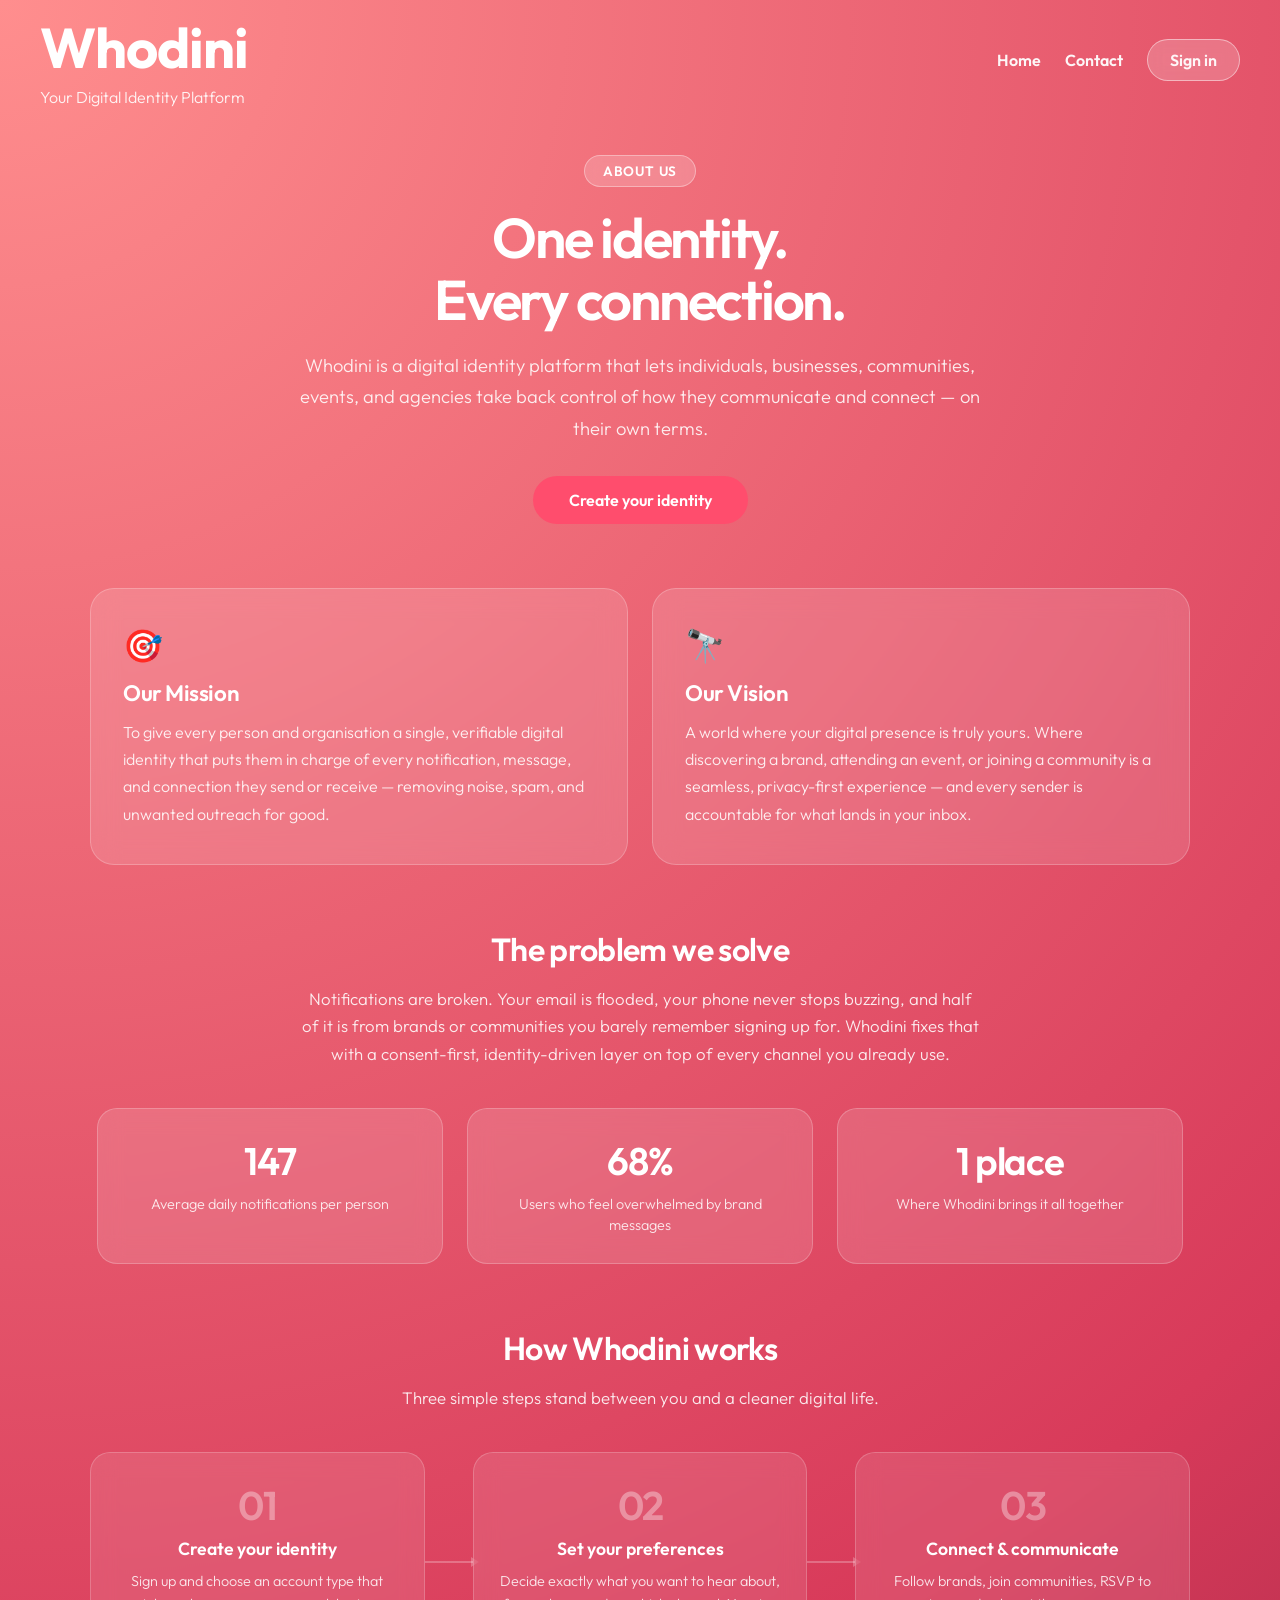
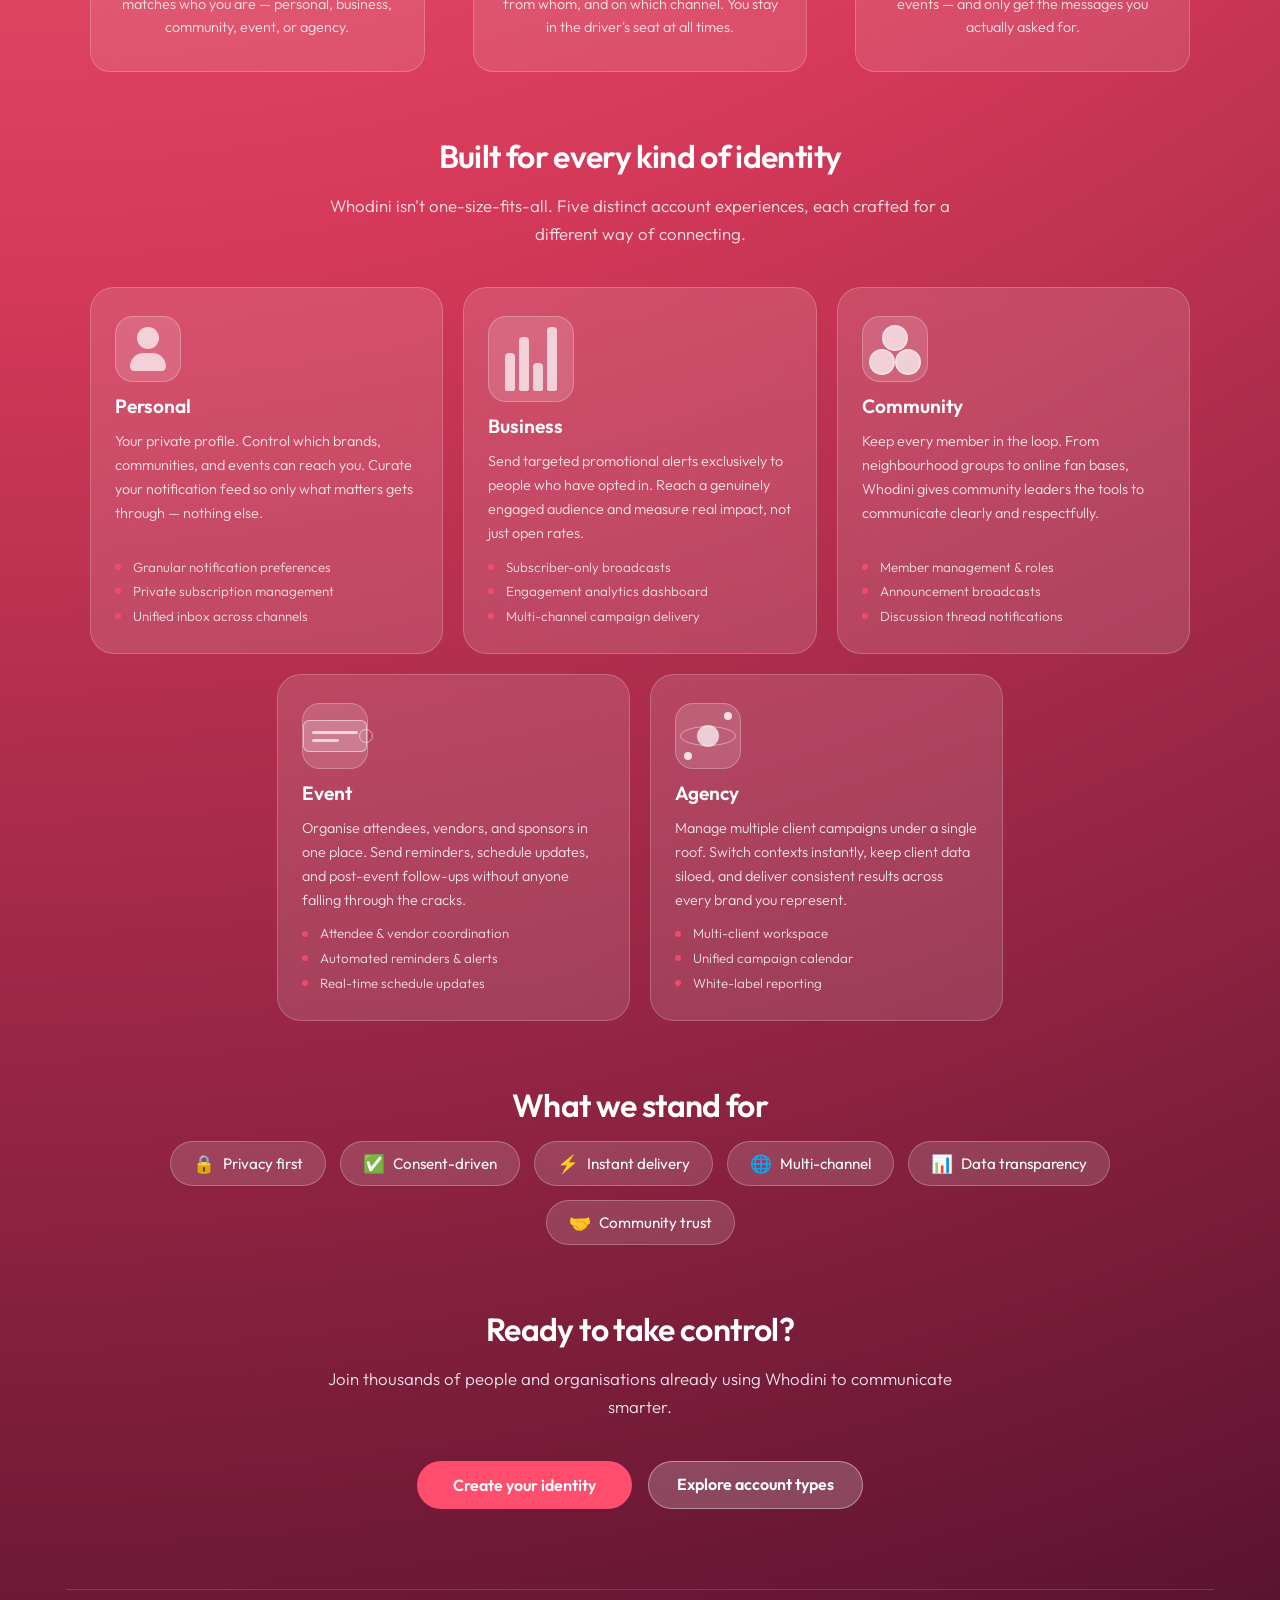
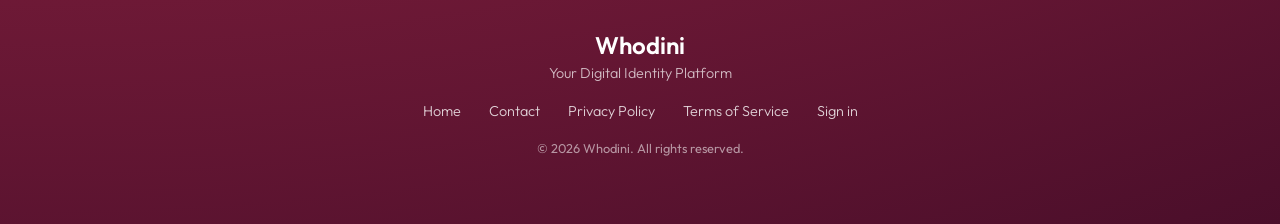
==== about/index.html @ 594d1210 "Add About and Contact page" ====
<!doctype html>
<html lang="en">
  <head>
    <meta charset="UTF-8" />
    <meta name="viewport" content="width=device-width, initial-scale=1.0" />
    <title>About — Whodini</title>
    <link rel="stylesheet" href="../index.css" />
    <link rel="stylesheet" href="about.css" />
  </head>

  <body>
    <!-- ===== HEADER ===== -->
    <div class="header">
      <div class="header-brand">
        <a href="../index.html" style="text-decoration: none; color: inherit">
          <h1>Whodini</h1>
          <p>Your Digital Identity Platform</p>
        </a>
      </div>
      <nav class="header-nav">
        <a href="../index.html" class="header-nav-link">Home</a>
        <a href="../contact/index.html" class="header-nav-link">Contact</a>
        <a
          href="https://project-whodini.github.io/whodini-fe/"
          class="header-nav-link header-signin-btn"
          >Sign in</a
        >
      </nav>
    </div>

    <!-- ===== HERO ===== -->
    <section class="about-hero">
      <div class="about-hero-badge">About Us</div>
      <h2 class="about-hero-title">One identity.<br />Every connection.</h2>
      <p class="about-hero-sub">
        Whodini is a digital identity platform that lets individuals,
        businesses, communities, events, and agencies take back control of how
        they communicate and connect — on their own terms.
      </p>
      <a
        href="https://project-whodini.github.io/whodini-fe/register/"
        class="btn about-hero-cta"
        >Create your identity</a
      >
    </section>

    <!-- ===== MISSION + VISION ===== -->
    <section class="about-section two-col">
      <div class="glass-panel">
        <div class="panel-icon">🎯</div>
        <h3>Our Mission</h3>
        <p>
          To give every person and organisation a single, verifiable digital
          identity that puts them in charge of every notification, message, and
          connection they send or receive — removing noise, spam, and unwanted
          outreach for good.
        </p>
      </div>
      <div class="glass-panel">
        <div class="panel-icon">🔭</div>
        <h3>Our Vision</h3>
        <p>
          A world where your digital presence is truly yours. Where discovering
          a brand, attending an event, or joining a community is a seamless,
          privacy-first experience — and every sender is accountable for what
          lands in your inbox.
        </p>
      </div>
    </section>

    <!-- ===== PROBLEM WE SOLVE ===== -->
    <section class="about-section centered">
      <h2 class="section-heading">The problem we solve</h2>
      <p class="section-sub">
        Notifications are broken. Your email is flooded, your phone never stops
        buzzing, and half of it is from brands or communities you barely
        remember signing up for. Whodini fixes that with a consent-first,
        identity-driven layer on top of every channel you already use.
      </p>
      <div class="stats-row">
        <div class="stat-card">
          <span class="stat-num">147</span>
          <span class="stat-label">Average daily notifications per person</span>
        </div>
        <div class="stat-card">
          <span class="stat-num">68%</span>
          <span class="stat-label"
            >Users who feel overwhelmed by brand messages</span
          >
        </div>
        <div class="stat-card">
          <span class="stat-num">1 place</span>
          <span class="stat-label">Where Whodini brings it all together</span>
        </div>
      </div>
    </section>

    <!-- ===== HOW IT WORKS ===== -->
    <section class="about-section centered">
      <h2 class="section-heading">How Whodini works</h2>
      <p class="section-sub">
        Three simple steps stand between you and a cleaner digital life.
      </p>
      <div class="steps-row">
        <div class="step">
          <div class="step-number">01</div>
          <h4>Create your identity</h4>
          <p>
            Sign up and choose an account type that matches who you are —
            personal, business, community, event, or agency.
          </p>
        </div>
        <div class="step-connector"></div>
        <div class="step">
          <div class="step-number">02</div>
          <h4>Set your preferences</h4>
          <p>
            Decide exactly what you want to hear about, from whom, and on which
            channel. You stay in the driver's seat at all times.
          </p>
        </div>
        <div class="step-connector"></div>
        <div class="step">
          <div class="step-number">03</div>
          <h4>Connect &amp; communicate</h4>
          <p>
            Follow brands, join communities, RSVP to events — and only get the
            messages you actually asked for.
          </p>
        </div>
      </div>
    </section>

    <!-- ===== ACCOUNT TYPES ===== -->
    <section class="about-section centered">
      <h2 class="section-heading">Built for every kind of identity</h2>
      <p class="section-sub">
        Whodini isn't one-size-fits-all. Five distinct account experiences, each
        crafted for a different way of connecting.
      </p>
      <div class="types-grid">
        <div class="type-card">
          <div class="type-icon personal-icon">
            <div class="ti-head"></div>
            <div class="ti-torso"></div>
          </div>
          <h4>Personal</h4>
          <p>
            Your private profile. Control which brands, communities, and events
            can reach you. Curate your notification feed so only what matters
            gets through — nothing else.
          </p>
          <ul class="type-features">
            <li>Granular notification preferences</li>
            <li>Private subscription management</li>
            <li>Unified inbox across channels</li>
          </ul>
        </div>

        <div class="type-card">
          <div class="type-icon business-icon">
            <div class="ti-bar" style="--h: 60%"></div>
            <div class="ti-bar" style="--h: 85%"></div>
            <div class="ti-bar" style="--h: 45%"></div>
            <div class="ti-bar" style="--h: 100%"></div>
          </div>
          <h4>Business</h4>
          <p>
            Send targeted promotional alerts exclusively to people who have
            opted in. Reach a genuinely engaged audience and measure real
            impact, not just open rates.
          </p>
          <ul class="type-features">
            <li>Subscriber-only broadcasts</li>
            <li>Engagement analytics dashboard</li>
            <li>Multi-channel campaign delivery</li>
          </ul>
        </div>

        <div class="type-card">
          <div class="type-icon community-icon">
            <div class="ti-member m1"></div>
            <div class="ti-member m2"></div>
            <div class="ti-member m3"></div>
          </div>
          <h4>Community</h4>
          <p>
            Keep every member in the loop. From neighbourhood groups to online
            fan bases, Whodini gives community leaders the tools to communicate
            clearly and respectfully.
          </p>
          <ul class="type-features">
            <li>Member management &amp; roles</li>
            <li>Announcement broadcasts</li>
            <li>Discussion thread notifications</li>
          </ul>
        </div>

        <div class="type-card">
          <div class="type-icon event-icon">
            <div class="ti-ticket">
              <div class="ti-ticket-line"></div>
              <div class="ti-ticket-line short"></div>
            </div>
          </div>
          <h4>Event</h4>
          <p>
            Organise attendees, vendors, and sponsors in one place. Send
            reminders, schedule updates, and post-event follow-ups without
            anyone falling through the cracks.
          </p>
          <ul class="type-features">
            <li>Attendee &amp; vendor coordination</li>
            <li>Automated reminders &amp; alerts</li>
            <li>Real-time schedule updates</li>
          </ul>
        </div>

        <div class="type-card">
          <div class="type-icon agency-icon">
            <div class="ti-orbit"></div>
            <div class="ti-node n1"></div>
            <div class="ti-node n2"></div>
            <div class="ti-core"></div>
          </div>
          <h4>Agency</h4>
          <p>
            Manage multiple client campaigns under a single roof. Switch
            contexts instantly, keep client data siloed, and deliver consistent
            results across every brand you represent.
          </p>
          <ul class="type-features">
            <li>Multi-client workspace</li>
            <li>Unified campaign calendar</li>
            <li>White-label reporting</li>
          </ul>
        </div>
      </div>
    </section>

    <!-- ===== CORE VALUES ===== -->
    <section class="about-section centered">
      <h2 class="section-heading">What we stand for</h2>
      <div class="values-row">
        <div class="value-pill">
          <span class="value-emoji">🔒</span>
          <span>Privacy first</span>
        </div>
        <div class="value-pill">
          <span class="value-emoji">✅</span>
          <span>Consent-driven</span>
        </div>
        <div class="value-pill">
          <span class="value-emoji">⚡</span>
          <span>Instant delivery</span>
        </div>
        <div class="value-pill">
          <span class="value-emoji">🌐</span>
          <span>Multi-channel</span>
        </div>
        <div class="value-pill">
          <span class="value-emoji">📊</span>
          <span>Data transparency</span>
        </div>
        <div class="value-pill">
          <span class="value-emoji">🤝</span>
          <span>Community trust</span>
        </div>
      </div>
    </section>

    <!-- ===== CTA ===== -->
    <section class="about-section centered about-cta-section">
      <h2 class="section-heading">Ready to take control?</h2>
      <p class="section-sub">
        Join thousands of people and organisations already using Whodini to
        communicate smarter.
      </p>
      <div class="cta-buttons">
        <a
          href="https://project-whodini.github.io/whodini-fe/register/"
          class="btn"
          >Create your identity</a
        >
        <a href="../index.html" class="btn-secondary">Explore account types</a>
      </div>
    </section>

    <!-- ===== FOOTER ===== -->
    <footer class="site-footer">
      <p class="footer-brand">Whodini</p>
      <p class="footer-tagline">Your Digital Identity Platform</p>
      <nav class="footer-links">
        <a href="../index.html">Home</a>
        <a href="../contact/index.html">Contact</a>
        <a href="#">Privacy Policy</a>
        <a href="#">Terms of Service</a>
        <a href="https://project-whodini.github.io/whodini-fe/">Sign in</a>
      </nav>
      <p class="footer-copy">&copy; 2026 Whodini. All rights reserved.</p>
    </footer>
  </body>
</html>
---- index.css ----
@import url("https://fonts.googleapis.com/css2?family=Outfit:wght@300;600&display=swap");

:root {
  --primary-pink: #ff4d6d;
  --glass-white: rgba(255, 255, 255, 0.15);
  --solid-white: rgba(255, 255, 255, 1);
}
a {
  text-decoration: none;
}
body {
  background: radial-gradient(circle at top left, #ff8e8e, #d83a5a, #4a0e2a);
  min-height: 100vh;
  display: flex;
  flex-direction: column;
  align-items: center;
  justify-content: center;
  font-family: "Outfit", sans-serif;
  color: white;
  margin: 0;
  padding-bottom: 40px;
}

.header {
  display: flex;
  justify-content: space-between;
  align-items: center;
  width: 100%;
  max-width: 1200px;
  margin-bottom: 20px;
  padding: 0 24px;
  z-index: 20;
}

.header-brand {
  text-align: left;
}

.header-brand h1 {
  font-size: 3.5rem;
  margin: 0;
  letter-spacing: -1px;
}

.header-brand p {
  margin: 4px 0 0;
  font-weight: 300;
  opacity: 0.9;
}

.header-nav {
  display: flex;
  align-items: center;
  gap: 24px;
}

.header-nav-link {
  color: white;
  font-weight: 600;
  font-size: 1rem;
  text-decoration: none;
  opacity: 0.95;
  transition:
    opacity 0.2s ease,
    transform 0.2s ease;
}

.header-nav-link:hover {
  opacity: 1;
  text-decoration: underline;
  text-underline-offset: 4px;
}

/* Sign in as a pill button */
.header-signin-btn {
  display: inline-block;
  padding: 10px 22px;
  background: rgba(255, 255, 255, 0.2);
  border: 1.5px solid rgba(255, 255, 255, 0.5);
  border-radius: 50px;
  text-decoration: none;
  backdrop-filter: blur(8px);
  -webkit-backdrop-filter: blur(8px);
  transition:
    background 0.25s ease,
    border-color 0.25s ease,
    transform 0.25s ease,
    box-shadow 0.25s ease;
}

.header-signin-btn:hover {
  background: rgba(255, 255, 255, 0.35);
  border-color: rgba(255, 255, 255, 0.7);
  text-decoration: none;
  transform: translateY(-1px);
  box-shadow: 0 4px 20px rgba(0, 0, 0, 0.15);
}

/* --- HERO LEAD (above cards) --- */
.hero-lead {
  text-align: center;
  margin-bottom: 16px;
  z-index: 10;
}

.hero-lead-text {
  font-size: 1.5rem;
  font-weight: 600;
  margin: 0;
  letter-spacing: -0.02em;
  opacity: 0.98;
}

.hero-lead-sub {
  font-size: 1rem;
  font-weight: 300;
  margin: 8px 0 0;
  opacity: 0.85;
}
.hero-lead-sub--mobile {
  display: none;
}
@media (max-width: 1023px) {
  .hero-lead-sub--desktop {
    display: none;
  }
  .hero-lead-sub--mobile {
    display: block;
  }
}

/* --- VALUE SECTION (below cards) --- */
.value-section {
  width: 100%;
  max-width: 560px;
  margin-top: 48px;
  padding: 0 24px;
  text-align: center;
  z-index: 10;
  animation: fadeIn 1s ease 0.4s backwards;
}

.value-heading {
  font-size: 1.75rem;
  font-weight: 600;
  margin: 0;
  letter-spacing: -0.02em;
}

.value-text {
  font-size: 1.05rem;
  font-weight: 300;
  margin: 12px 0 20px;
  line-height: 1.5;
  opacity: 0.9;
}

.value-list {
  list-style: none;
  padding: 0;
  margin: 0;
  display: flex;
  flex-wrap: wrap;
  justify-content: center;
  gap: 12px 28px;
  font-size: 0.95rem;
  font-weight: 300;
  opacity: 0.9;
}

.value-list li {
  position: relative;
  padding-left: 20px;
}

.value-list li::before {
  content: "";
  position: absolute;
  left: 0;
  top: 50%;
  transform: translateY(-50%);
  width: 6px;
  height: 6px;
  background: var(--primary-pink);
  border-radius: 50%;
}

.stage {
  position: relative;
  width: 100%;
  max-width: 1200px;
  height: 500px;
  display: flex;
  justify-content: center;
  align-items: center;
}

/* --- CARD WRAPPER (single block: layout + transition + animation) --- */
.card-wrapper {
  position: absolute;
  width: 220px;
  height: 350px;
  display: flex;
  justify-content: center;
  align-items: center;
  perspective: 1000px;
  transition: transform 0.8s cubic-bezier(0.25, 1, 0.5, 1);
  animation: shuffleIn 0.9s cubic-bezier(0.175, 0.885, 0.32, 1.275) backwards;
}

/* --- THE CARD (The Glass Pane) --- */
.card {
  width: 100%;
  height: 100%;
  background: var(--glass-white);
  backdrop-filter: blur(15px);
  -webkit-backdrop-filter: blur(15px);
  border: 1px solid rgba(255, 255, 255, 0.2);
  border-radius: 28px;
  padding: 30px 20px;
  display: flex;
  flex-direction: column;
  align-items: center;
  justify-content: space-between;
  text-align: center;
  box-shadow: 0 20px 50px rgba(0, 0, 0, 0.1);

  /* FIX: Explicitly define transform transition here */
  transition:
    transform 0.4s cubic-bezier(0.34, 1.56, 0.64, 1),
    box-shadow 0.4s ease,
    background 0.4s ease,
    border 0.4s ease;
}

/* --- HIDE CONTENT FOR BACKGROUND CARDS --- */
.card-wrapper:not(:first-child) h3,
.card-wrapper:not(:first-child) p,
.card-wrapper:not(:first-child) .btn,
.card-wrapper:not(:first-child) [class*="icon-"] {
  opacity: 0;
  transform: translateY(15px);
  transition:
    opacity 0.5s ease,
    transform 0.5s ease;
}

/* --- FAN STATE (Default) --- */
.card-wrapper:nth-child(1) {
  transform: translateX(-60px) rotate(-15deg);
  z-index: 5;
}
.card-wrapper:nth-child(2) {
  transform: translateX(-30px) rotate(-7deg);
  z-index: 4;
}
.card-wrapper:nth-child(3) {
  transform: translateX(0px) rotate(0deg);
  z-index: 3;
}
.card-wrapper:nth-child(4) {
  transform: translateX(30px) rotate(7deg);
  z-index: 2;
}
.card-wrapper:nth-child(5) {
  transform: translateX(60px) rotate(15deg);
  z-index: 1;
}

/* --- SPREAD STATE (Stage Hover) --- */
.stage:hover .card-wrapper:nth-child(1) {
  transform: translateX(-500px) rotate(0deg);
}
.stage:hover .card-wrapper:nth-child(2) {
  transform: translateX(-250px) rotate(0deg);
}
.stage:hover .card-wrapper:nth-child(3) {
  transform: translateX(0px) rotate(0deg);
}
.stage:hover .card-wrapper:nth-child(4) {
  transform: translateX(250px) rotate(0deg);
}
.stage:hover .card-wrapper:nth-child(5) {
  transform: translateX(500px) rotate(0deg);
}

/* Show hidden content on spread */
.stage:hover h3,
.stage:hover p,
.stage:hover .btn,
.stage:hover [class*="icon-"] {
  opacity: 1;
  transform: translateY(0);
}

/* --- INDIVIDUAL CARD HOVER (The Fix) --- */
.card-wrapper:hover {
  z-index: 100 !important; /* Bring current card to front */
}

.card-wrapper:hover .card {
  /* Apply the lift and scale precisely to the card element */
  transform: translateY(-40px) scale(1.05);
  background: rgba(255, 255, 255, 0.25); /* Brighten glass on hover */
  border: 1px solid rgba(255, 255, 255, 0.5);
  box-shadow: 0 40px 80px rgba(0, 0, 0, 0.3);
}

/* --- BUTTON STYLES --- */
.btn {
  background: var(--primary-pink);
  border: none;
  color: white;
  padding: 12px;
  border-radius: 14px;
  width: 100%;
  font-weight: 600;
  font-family: "Outfit", sans-serif;
  cursor: pointer;
  transition: background 0.3s ease;
}

.btn:hover {
  background: #ff1f4b;
}

/* --- ENTRANCE ANIMATION --- */
@keyframes shuffleIn {
  0% {
    transform: translateY(600px) rotate(45deg);
    opacity: 0;
  }
  100% {
    opacity: 1;
  }
}

.card-wrapper:nth-child(1) {
  animation-delay: 0.1s;
}
.card-wrapper:nth-child(2) {
  animation-delay: 0.2s;
}
.card-wrapper:nth-child(3) {
  animation-delay: 0.3s;
}
.card-wrapper:nth-child(4) {
  animation-delay: 0.4s;
}
.card-wrapper:nth-child(5) {
  animation-delay: 0.5s;
}
/* --- FOOTER / BROWSE SECTION --- */
.footer-section {
  margin-top: 40px;
  text-align: center;
  z-index: 20;
  display: flex;
  flex-direction: column;
  align-items: center;
  gap: 20px;
  animation: fadeIn 1.2s ease forwards;
}

.a-group {
  display: flex;
  flex-wrap: wrap;
  justify-content: center;
  gap: 14px;
}

.button-group {
  display: flex;
  gap: 15px;
}

/* Pill-shaped secondary buttons from reference */
.btn-secondary {
  background: rgba(255, 255, 255, 0.2); /* Glass effect */
  border: 1.5px solid rgba(255, 255, 255, 0.4);
  color: white;
  padding: 12px 28px;
  border-radius: 50px; /* Pill shape */
  font-family: "Outfit", sans-serif;
  font-weight: 600;
  font-size: 1rem;
  cursor: pointer;
  transition:
    background 0.3s ease,
    transform 0.3s ease,
    box-shadow 0.3s ease;
  backdrop-filter: blur(5px);
}

.btn-secondary:hover {
  background: rgba(255, 255, 255, 0.3);
  transform: translateY(-2px);
  box-shadow: 0 5px 15px rgba(0, 0, 0, 0.1);
}

@keyframes fadeIn {
  from {
    opacity: 0;
    transform: translateY(20px);
  }
  to {
    opacity: 1;
    transform: translateY(0);
  }
}

/* ========== RESPONSIVE: ALL SCREEN SIZES ========== */

/* Large desktop: slightly tighter spread for 1024–1199px */
@media (max-width: 1199px) and (min-width: 1024px) {
  .header-brand h1 {
    font-size: 2.75rem;
  }
  .stage:hover .card-wrapper:nth-child(1) {
    transform: translateX(-320px) rotate(0deg);
  }
  .stage:hover .card-wrapper:nth-child(2) {
    transform: translateX(-160px) rotate(0deg);
  }
  .stage:hover .card-wrapper:nth-child(4) {
    transform: translateX(160px) rotate(0deg);
  }
  .stage:hover .card-wrapper:nth-child(5) {
    transform: translateX(320px) rotate(0deg);
  }
  .card-wrapper {
    width: 200px;
    height: 320px;
  }
  .card-wrapper:nth-child(1) {
    transform: translateX(-48px) rotate(-12deg);
  }
  .card-wrapper:nth-child(2) {
    transform: translateX(-24px) rotate(-6deg);
  }
  .card-wrapper:nth-child(4) {
    transform: translateX(24px) rotate(6deg);
  }
  .card-wrapper:nth-child(5) {
    transform: translateX(48px) rotate(12deg);
  }
}

/* Tablet + mobile: horizontal scroll card row (no hover fan) */
@media (max-width: 1023px) {
  body {
    padding-bottom: 20px;
    justify-content: flex-start;
    padding-top: 12px;
    min-height: 100vh;
    box-sizing: border-box;
  }
  .header {
    padding: 0 16px;
    margin-bottom: 12px;
  }
  .header-brand h1 {
    font-size: 2.25rem;
  }
  .header-brand p {
    font-size: 0.9rem;
  }
  .header-signin-btn {
    padding: 8px 18px;
    font-size: 0.9rem;
  }
  .hero-lead {
    margin-bottom: 10px;
    padding: 0 16px;
  }
  .hero-lead-text {
    font-size: 1.25rem;
  }
  .hero-lead-sub {
    font-size: 0.9rem;
    margin-top: 4px;
  }
  .value-section {
    margin-top: 24px;
    padding: 0 16px;
  }
  .value-heading {
    font-size: 1.4rem;
  }
  .value-text {
    font-size: 0.95rem;
    margin: 8px 0 12px;
  }
  .value-list {
    font-size: 0.9rem;
    gap: 8px 20px;
  }
  .footer-section {
    margin-top: 20px;
    padding: 0 16px;
  }
  .button-group {
    flex-wrap: wrap;
    justify-content: center;
    gap: 12px;
  }
  .btn-secondary {
    padding: 10px 22px;
    font-size: 0.95rem;
  }

  /* Stage: horizontal scroll row */
  .stage {
    width: 100%;
    max-width: 100%;
    height: auto;
    min-height: 340px;
    justify-content: flex-start;
    align-items: center;
    overflow-x: auto;
    overflow-y: visible;
    -webkit-overflow-scrolling: touch;
    scroll-snap-type: x mandatory;
    scroll-padding: 24px;
    padding: 12px 24px 16px;
    gap: 0;
  }
  .stage::-webkit-scrollbar {
    height: 6px;
  }
  .stage::-webkit-scrollbar-track {
    background: rgba(255, 255, 255, 0.1);
    border-radius: 3px;
  }
  .stage::-webkit-scrollbar-thumb {
    background: rgba(255, 255, 255, 0.3);
    border-radius: 3px;
  }
  .card-wrapper {
    position: relative;
    width: 200px;
    height: 340px;
    flex-shrink: 0;
    margin: 0 14px;
    scroll-snap-align: center;
    transform: none !important;
  }
  .card-wrapper:first-child {
    margin-left: 0;
  }
  .card-wrapper:last-child {
    margin-right: 0;
  }
  .card-wrapper:nth-child(1),
  .card-wrapper:nth-child(2),
  .card-wrapper:nth-child(3),
  .card-wrapper:nth-child(4),
  .card-wrapper:nth-child(5) {
    transform: none !important;
  }
  .stage:hover .card-wrapper:nth-child(1),
  .stage:hover .card-wrapper:nth-child(2),
  .stage:hover .card-wrapper:nth-child(3),
  .stage:hover .card-wrapper:nth-child(4),
  .stage:hover .card-wrapper:nth-child(5) {
    transform: none !important;
  }
  .card-wrapper:not(:first-child) h3,
  .card-wrapper:not(:first-child) p,
  .card-wrapper:not(:first-child) .btn,
  .card-wrapper:not(:first-child) [class*="icon-"] {
    opacity: 1;
    transform: translateY(0);
  }
  .stage:hover h3,
  .stage:hover p,
  .stage:hover .btn,
  .stage:hover [class*="icon-"] {
    opacity: 1;
    transform: translateY(0);
  }
  .card-wrapper:hover .card {
    transform: translateY(-8px) scale(1.02);
  }
  .card {
    padding: 18px 16px;
  }
  .card h3 {
    font-size: 1.1rem;
  }
  .card p {
    font-size: 0.85rem;
  }
}

/* Mobile: smaller cards, more spacing */
@media (max-width: 767px) {
  .header-brand h1 {
    font-size: 1.85rem;
  }
  .header-brand p {
    font-size: 0.85rem;
  }
  .hero-lead-text {
    font-size: 1.15rem;
  }
  .hero-lead-sub {
    font-size: 0.85rem;
  }
  .stage {
    min-height: 300px;
    padding: 10px 24px 14px;
    scroll-padding: 24px;
  }
  .card-wrapper {
    width: 180px;
    height: 280px;
    margin: 0 16px;
  }
  .card-wrapper:first-child {
    margin-left: 0;
  }
  .card-wrapper:last-child {
    margin-right: 0;
  }
  .card {
    padding: 14px 12px;
    border-radius: 20px;
  }
  .card h3 {
    font-size: 1rem;
  }
  .card p {
    font-size: 0.8rem;
  }
  .btn {
    padding: 9px 10px;
    font-size: 0.9rem;
  }
  .value-heading {
    font-size: 1.2rem;
  }
  .value-text {
    font-size: 0.88rem;
    margin: 6px 0 10px;
  }
  .value-section {
    margin-top: 18px;
  }
  .footer-section {
    margin-top: 16px;
  }
  .value-list {
    flex-direction: column;
    align-items: center;
    gap: 8px;
  }

  /* Smaller card icons on mobile */
  .card .icon-container {
    width: 100px;
    height: 100px;
  }
  .card .icon-container .bubble.b1 {
    width: 20px;
    height: 20px;
    top: -14px;
    left: -6px;
  }
  .card .icon-container .bubble.b2 {
    width: 10px;
    height: 10px;
    bottom: 14px;
    right: -14px;
  }
  .card .icon-container .bubble.b3 {
    width: 7px;
    height: 7px;
    top: 26px;
    right: -20px;
  }
  .card .icon-container .head {
    width: 26px;
    height: 26px;
    margin-bottom: 5px;
  }
  .card .icon-container .torso {
    width: 46px;
    height: 26px;
    border-radius: 26px 26px 6px 6px;
  }
  .card .icon-wrapper {
    width: 120px;
    height: 94px;
  }
  .card .icon-wrapper .bubble.b1 {
    width: 26px;
    height: 26px;
    top: -20px;
    right: -6px;
  }
  .card .icon-wrapper .bubble.b2 {
    width: 16px;
    height: 16px;
    bottom: -6px;
    left: -14px;
  }
  .card .icon-wrapper .bubble.b3 {
    width: 10px;
    height: 10px;
    top: 14px;
    left: -26px;
  }
  .card .icon-wrapper .glass-card {
    padding: 16px;
  }
  .card .icon-wrapper .bar {
    width: 14px;
    border-radius: 4px;
  }
  .card .community-icon-wrapper {
    width: 100px;
    height: 80px;
  }
  .card .community-icon-wrapper .bubble {
    width: 18px;
    height: 18px;
  }
  .card .community-icon-wrapper .glass-group {
    width: 66px;
    height: 66px;
  }
  .card .community-icon-wrapper .member {
    width: 33px;
    height: 33px;
  }
  .card .community-icon-wrapper .m1 {
    left: 16px;
  }
  .card .community-icon-wrapper .m2,
  .card .community-icon-wrapper .m3 {
    bottom: 6px;
  }
  .card .event-icon-wrapper {
    width: 106px;
    height: 66px;
  }
  .card .event-icon-wrapper .glass-ticket {
    width: 86px;
    height: 52px;
    padding: 10px;
  }
  .card .event-icon-wrapper .ticket-notch {
    width: 14px;
    height: 14px;
    right: -7px;
  }
  .card .event-icon-wrapper .ticket-line {
    height: 3px;
  }
  .card .agency-icon-wrapper {
    width: 100px;
    height: 100px;
  }
  .card .agency-icon-wrapper .glass-globe {
    width: 53px;
    height: 53px;
  }
  .card .agency-icon-wrapper .center-core {
    width: 33px;
    height: 33px;
  }
  .card .agency-icon-wrapper .orbit {
    width: 60px;
    height: 20px;
  }
  .card .agency-icon-wrapper .node {
    width: 8px;
    height: 8px;
  }
  .card .agency-icon-wrapper .n1 {
    top: 6px;
    right: 6px;
  }
  .card .agency-icon-wrapper .n2 {
    bottom: 6px;
    left: 6px;
  }
}

/* Small phones */
@media (max-width: 479px) {
  .header {
    flex-wrap: wrap;
    gap: 12px;
    justify-content: center;
    text-align: center;
  }
  .header-brand {
    text-align: center;
    width: 100%;
  }
  .header-nav {
    width: 100%;
    justify-content: center;
  }
  .header-brand h1 {
    font-size: 1.65rem;
  }
  .hero-lead-text {
    font-size: 1.05rem;
  }
  .hero-lead-sub {
    font-size: 0.8rem;
  }
  .stage {
    min-height: 280px;
    padding: 8px 20px 12px;
    scroll-padding: 20px;
  }
  .card-wrapper {
    width: 160px;
    height: 260px;
    margin: 0 18px;
  }
  .card-wrapper:first-child {
    margin-left: 0;
  }
  .card-wrapper:last-child {
    margin-right: 0;
  }
  .card {
    padding: 12px 10px;
    border-radius: 18px;
  }
  .card h3 {
    font-size: 0.95rem;
  }
  .card p {
    font-size: 0.75rem;
  }
  .value-section {
    margin-top: 14px;
  }
  .value-heading {
    font-size: 1.1rem;
  }
  .value-text {
    font-size: 0.82rem;
    margin: 4px 0 8px;
  }
  .footer-section {
    margin-top: 12px;
  }
  .button-group {
    flex-direction: column;
    width: 100%;
    max-width: 280px;
  }
  .btn-secondary {
    width: 100%;
  }

  /* Even smaller icons on small phones */
  .card .icon-container {
    width: 86px;
    height: 86px;
  }
  .card .icon-container .head {
    width: 22px;
    height: 22px;
    margin-bottom: 4px;
  }
  .card .icon-container .torso {
    width: 38px;
    height: 22px;
    border-radius: 22px 22px 5px 5px;
  }
  .card .icon-wrapper {
    width: 100px;
    height: 78px;
  }
  .card .icon-wrapper .glass-card {
    padding: 12px;
  }
  .card .icon-wrapper .bar {
    width: 12px;
    border-radius: 3px;
  }
  .card .community-icon-wrapper {
    width: 84px;
    height: 68px;
  }
  .card .community-icon-wrapper .glass-group {
    width: 56px;
    height: 56px;
  }
  .card .community-icon-wrapper .member {
    width: 28px;
    height: 28px;
  }
  .card .community-icon-wrapper .m1 {
    left: 14px;
  }
  .card .community-icon-wrapper .m2,
  .card .community-icon-wrapper .m3 {
    bottom: 4px;
  }
  .card .event-icon-wrapper {
    width: 88px;
    height: 56px;
  }
  .card .event-icon-wrapper .glass-ticket {
    width: 72px;
    height: 44px;
    padding: 8px;
  }
  .card .event-icon-wrapper .ticket-notch {
    width: 12px;
    height: 12px;
    right: -6px;
  }
  .card .agency-icon-wrapper {
    width: 84px;
    height: 84px;
  }
  .card .agency-icon-wrapper .glass-globe {
    width: 44px;
    height: 44px;
  }
  .card .agency-icon-wrapper .center-core {
    width: 28px;
    height: 28px;
  }
  .card .agency-icon-wrapper .orbit {
    width: 50px;
    height: 16px;
  }
  .card .agency-icon-wrapper .node {
    width: 6px;
    height: 6px;
  }
  .card .agency-icon-wrapper .n1 {
    top: 4px;
    right: 4px;
  }
  .card .agency-icon-wrapper .n2 {
    bottom: 4px;
    left: 4px;
  }
}

/* Very small (e.g. 320px) */
@media (max-width: 359px) {
  body {
    padding-top: 8px;
    padding-bottom: 16px;
  }
  .header {
    margin-bottom: 8px;
  }
  .header-brand h1 {
    font-size: 1.5rem;
  }
  .hero-lead {
    margin-bottom: 6px;
  }
  .stage {
    min-height: 260px;
    padding: 8px 16px 12px;
    scroll-padding: 16px;
  }
  .card-wrapper {
    width: 140px;
    height: 240px;
    margin: 0 14px;
  }
  .card-wrapper:first-child {
    margin-left: 0;
  }
  .card-wrapper:last-child {
    margin-right: 0;
  }
  /* Smallest icons */
  .card .icon-container {
    width: 72px;
    height: 72px;
  }
  .card .icon-container .head {
    width: 18px;
    height: 18px;
    margin-bottom: 3px;
  }
  .card .icon-container .torso {
    width: 32px;
    height: 18px;
    border-radius: 18px 18px 4px 4px;
  }
  .card .icon-wrapper {
    width: 84px;
    height: 64px;
  }
  .card .icon-wrapper .glass-card {
    padding: 10px;
  }
  .card .icon-wrapper .bar {
    width: 10px;
  }
  .card .community-icon-wrapper {
    width: 70px;
    height: 56px;
  }
  .card .community-icon-wrapper .glass-group {
    width: 46px;
    height: 46px;
  }
  .card .community-icon-wrapper .member {
    width: 24px;
    height: 24px;
  }
  .card .event-icon-wrapper {
    width: 72px;
    height: 46px;
  }
  .card .event-icon-wrapper .glass-ticket {
    width: 60px;
    height: 38px;
    padding: 6px;
  }
  .card .agency-icon-wrapper {
    width: 70px;
    height: 70px;
  }
  .card .agency-icon-wrapper .glass-globe {
    width: 38px;
    height: 38px;
  }
  .card .agency-icon-wrapper .center-core {
    width: 24px;
    height: 24px;
  }
  .card .agency-icon-wrapper .orbit {
    width: 42px;
    height: 14px;
  }
  .card .agency-icon-wrapper .node {
    width: 5px;
    height: 5px;
  }
}
---- about/about.css ----
/* ================================================
   about.css  —  Whodini About Page
   Relies on ../index.css for base tokens & header
   ================================================ */

/* ---- Reset body to top-align (page is taller than 100vh) ---- */
body {
  justify-content: flex-start;
  padding-top: 12px;
  padding-bottom: 60px;
  align-items: center;
  box-sizing: border-box;
}

/* ---- Shared section wrapper ---- */
.about-section {
  width: 100%;
  max-width: 1100px;
  padding: 0 24px;
  margin-top: 64px;
  z-index: 10;
}

.about-section.centered {
  text-align: center;
}

/* ---- Section typography ---- */
.section-heading {
  font-size: 2rem;
  font-weight: 600;
  margin: 0 0 16px;
  letter-spacing: -0.02em;
}

.section-sub {
  font-size: 1.05rem;
  font-weight: 300;
  opacity: 0.88;
  max-width: 680px;
  margin: 0 auto 40px;
  line-height: 1.65;
}

/* ================================================
   HERO
   ================================================ */
.about-hero {
  width: 100%;
  max-width: 820px;
  text-align: center;
  padding: 0 24px;
  margin-top: 28px;
  z-index: 10;
  animation: fadeIn 0.9s ease backwards;
}

.about-hero-badge {
  display: inline-block;
  background: rgba(255, 255, 255, 0.18);
  border: 1px solid rgba(255, 255, 255, 0.35);
  border-radius: 50px;
  padding: 6px 18px;
  font-size: 0.85rem;
  font-weight: 600;
  letter-spacing: 0.06em;
  text-transform: uppercase;
  margin-bottom: 20px;
  backdrop-filter: blur(8px);
}

.about-hero-title {
  font-size: 3.5rem;
  font-weight: 600;
  margin: 0 0 20px;
  letter-spacing: -0.04em;
  line-height: 1.1;
}

.about-hero-sub {
  font-size: 1.15rem;
  font-weight: 300;
  opacity: 0.88;
  line-height: 1.7;
  max-width: 680px;
  margin: 0 auto 32px;
}

.about-hero-cta {
  display: inline-block;
  padding: 14px 36px;
  font-size: 1rem;
  border-radius: 50px;
  width: auto;
}

/* ================================================
   MISSION / VISION (two-col panels)
   ================================================ */
.two-col {
  display: grid;
  grid-template-columns: 1fr 1fr;
  gap: 24px;
}

.glass-panel {
  background: rgba(255, 255, 255, 0.13);
  border: 1px solid rgba(255, 255, 255, 0.22);
  border-radius: 24px;
  padding: 36px 32px;
  backdrop-filter: blur(14px);
  -webkit-backdrop-filter: blur(14px);
  text-align: left;
  transition:
    background 0.3s ease,
    transform 0.3s ease,
    box-shadow 0.3s ease;
}

.glass-panel:hover {
  background: rgba(255, 255, 255, 0.2);
  transform: translateY(-4px);
  box-shadow: 0 24px 48px rgba(0, 0, 0, 0.18);
}

.panel-icon {
  font-size: 2rem;
  margin-bottom: 14px;
}

.glass-panel h3 {
  font-size: 1.4rem;
  font-weight: 600;
  margin: 0 0 12px;
  letter-spacing: -0.02em;
}

.glass-panel p {
  font-size: 1rem;
  font-weight: 300;
  line-height: 1.7;
  opacity: 0.88;
  margin: 0;
}

/* ================================================
   STATS ROW
   ================================================ */
.stats-row {
  display: flex;
  justify-content: center;
  gap: 24px;
  flex-wrap: wrap;
  margin-top: 8px;
}

.stat-card {
  background: rgba(255, 255, 255, 0.13);
  border: 1px solid rgba(255, 255, 255, 0.22);
  border-radius: 20px;
  padding: 28px 32px;
  backdrop-filter: blur(12px);
  -webkit-backdrop-filter: blur(12px);
  min-width: 200px;
  flex: 1 1 200px;
  max-width: 280px;
  text-align: center;
  transition:
    background 0.3s ease,
    transform 0.3s ease;
}

.stat-card:hover {
  background: rgba(255, 255, 255, 0.2);
  transform: translateY(-4px);
}

.stat-num {
  display: block;
  font-size: 2.4rem;
  font-weight: 600;
  letter-spacing: -0.03em;
  margin-bottom: 8px;
}

.stat-label {
  font-size: 0.9rem;
  font-weight: 300;
  opacity: 0.85;
  line-height: 1.4;
}

/* ================================================
   HOW IT WORKS — STEPS
   ================================================ */
.steps-row {
  display: flex;
  align-items: flex-start;
  justify-content: center;
  gap: 0;
  flex-wrap: nowrap;
  margin-top: 8px;
}

.step {
  flex: 1 1 240px;
  max-width: 300px;
  text-align: center;
  padding: 32px 24px;
  background: rgba(255, 255, 255, 0.1);
  border: 1px solid rgba(255, 255, 255, 0.2);
  border-radius: 20px;
  backdrop-filter: blur(12px);
  -webkit-backdrop-filter: blur(12px);
  transition:
    background 0.3s ease,
    transform 0.3s ease;
}

.step:hover {
  background: rgba(255, 255, 255, 0.18);
  transform: translateY(-4px);
}

.step-number {
  font-size: 2.5rem;
  font-weight: 600;
  opacity: 0.35;
  letter-spacing: -0.04em;
  margin-bottom: 12px;
  line-height: 1;
}

.step h4 {
  font-size: 1.1rem;
  font-weight: 600;
  margin: 0 0 10px;
}

.step p {
  font-size: 0.9rem;
  font-weight: 300;
  opacity: 0.85;
  line-height: 1.6;
  margin: 0;
}

.step-connector {
  flex-shrink: 0;
  width: 48px;
  height: 2px;
  background: rgba(255, 255, 255, 0.25);
  margin: auto 0;
  align-self: center;
  position: relative;
}

.step-connector::after {
  content: "";
  position: absolute;
  right: -6px;
  top: 50%;
  transform: translateY(-50%);
  width: 0;
  height: 0;
  border-left: 8px solid rgba(255, 255, 255, 0.25);
  border-top: 5px solid transparent;
  border-bottom: 5px solid transparent;
}

/* ================================================
   ACCOUNT TYPES GRID
   ================================================ */
.types-grid {
  display: grid;
  grid-template-columns: repeat(6, 1fr);
  gap: 20px;
  margin-top: 8px;
}

/* Row 1: 3 cards each span 2 of 6 columns */
.types-grid > .type-card:nth-child(1) {
  grid-column: 1 / 3;
}
.types-grid > .type-card:nth-child(2) {
  grid-column: 3 / 5;
}
.types-grid > .type-card:nth-child(3) {
  grid-column: 5 / 7;
}

/* Row 2: 2 cards centered — offset by 1 column on each side */
.types-grid > .type-card:nth-child(4) {
  grid-column: 2 / 4;
}
.types-grid > .type-card:nth-child(5) {
  grid-column: 4 / 6;
}

.type-card {
  background: rgba(255, 255, 255, 0.12);
  border: 1px solid rgba(255, 255, 255, 0.2);
  border-radius: 24px;
  padding: 28px 24px;
  backdrop-filter: blur(14px);
  -webkit-backdrop-filter: blur(14px);
  text-align: left;
  display: flex;
  flex-direction: column;
  gap: 12px;
  transition:
    background 0.3s ease,
    transform 0.3s ease,
    box-shadow 0.3s ease;
}

.type-card:hover {
  background: rgba(255, 255, 255, 0.2);
  transform: translateY(-6px);
  box-shadow: 0 28px 56px rgba(0, 0, 0, 0.2);
}

.type-card h4 {
  font-size: 1.2rem;
  font-weight: 600;
  margin: 0;
}

.type-card > p {
  font-size: 0.9rem;
  font-weight: 300;
  opacity: 0.85;
  line-height: 1.65;
  margin: 0;
  flex: 1;
}

.type-features {
  list-style: none;
  padding: 0;
  margin: 0;
  display: flex;
  flex-direction: column;
  gap: 6px;
}

.type-features li {
  font-size: 0.83rem;
  font-weight: 300;
  opacity: 0.82;
  padding-left: 18px;
  position: relative;
  line-height: 1.4;
}

.type-features li::before {
  content: "";
  position: absolute;
  left: 0;
  top: 50%;
  transform: translateY(-50%);
  width: 6px;
  height: 6px;
  background: var(--primary-pink);
  border-radius: 50%;
}

/* ---- Mini icons inside type cards ---- */
.type-icon {
  width: 64px;
  height: 64px;
  background: rgba(255, 255, 255, 0.14);
  border: 1px solid rgba(255, 255, 255, 0.25);
  border-radius: 18px;
  display: flex;
  align-items: center;
  justify-content: center;
  position: relative;
  flex-shrink: 0;
}

/* Personal */
.personal-icon {
  flex-direction: column;
}
.ti-head {
  width: 22px;
  height: 22px;
  background: rgba(255, 255, 255, 0.7);
  border-radius: 50%;
  margin-bottom: 4px;
  flex-shrink: 0;
}
.ti-torso {
  width: 36px;
  height: 18px;
  background: rgba(255, 255, 255, 0.7);
  border-radius: 18px 18px 6px 6px;
  flex-shrink: 0;
}

/* Business */
.business-icon {
  align-items: flex-end;
  gap: 4px;
  padding: 10px 10px;
}
.ti-bar {
  width: 10px;
  height: var(--h, 60%);
  background: rgba(255, 255, 255, 0.7);
  border-radius: 4px 4px 2px 2px;
}

/* Community */
.community-icon {
  position: relative;
  overflow: visible;
}
.ti-member {
  position: absolute;
  width: 22px;
  height: 22px;
  background: rgba(255, 255, 255, 0.7);
  border-radius: 50%;
  border: 2px solid rgba(255, 255, 255, 0.3);
}
.ti-member.m1 {
  top: 8px;
  left: 50%;
  transform: translateX(-50%);
}
.ti-member.m2 {
  bottom: 6px;
  left: 6px;
}
.ti-member.m3 {
  bottom: 6px;
  right: 6px;
}

/* Event */
.event-icon {
}
.ti-ticket {
  width: 46px;
  height: 30px;
  background: rgba(255, 255, 255, 0.18);
  border: 1.5px solid rgba(255, 255, 255, 0.5);
  border-radius: 6px;
  display: flex;
  flex-direction: column;
  justify-content: center;
  gap: 5px;
  padding: 0 8px;
  position: relative;
}
.ti-ticket::after {
  content: "";
  position: absolute;
  right: -7px;
  top: 50%;
  transform: translateY(-50%);
  width: 12px;
  height: 12px;
  background: transparent;
  border: 1.5px solid rgba(255, 255, 255, 0.5);
  border-radius: 50%;
}
.ti-ticket-line {
  height: 3px;
  background: rgba(255, 255, 255, 0.7);
  border-radius: 2px;
  width: 100%;
}
.ti-ticket-line.short {
  width: 60%;
}

/* Agency */
.agency-icon {
  position: relative;
  overflow: visible;
}
.ti-orbit {
  position: absolute;
  width: 54px;
  height: 18px;
  border: 1.5px solid rgba(255, 255, 255, 0.4);
  border-radius: 50%;
}
.ti-core {
  width: 22px;
  height: 22px;
  background: rgba(255, 255, 255, 0.7);
  border-radius: 50%;
  z-index: 1;
}
.ti-node {
  position: absolute;
  width: 8px;
  height: 8px;
  background: rgba(255, 255, 255, 0.8);
  border-radius: 50%;
  z-index: 1;
}
.ti-node.n1 {
  top: 8px;
  right: 8px;
}
.ti-node.n2 {
  bottom: 8px;
  left: 8px;
}

/* ================================================
   CORE VALUES
   ================================================ */
.values-row {
  display: flex;
  flex-wrap: wrap;
  justify-content: center;
  gap: 14px;
  margin-top: 8px;
}

.value-pill {
  display: flex;
  align-items: center;
  gap: 8px;
  background: rgba(255, 255, 255, 0.14);
  border: 1px solid rgba(255, 255, 255, 0.25);
  border-radius: 50px;
  padding: 10px 22px;
  font-size: 0.95rem;
  font-weight: 400;
  backdrop-filter: blur(8px);
  -webkit-backdrop-filter: blur(8px);
  transition:
    background 0.25s ease,
    transform 0.25s ease;
}

.value-pill:hover {
  background: rgba(255, 255, 255, 0.24);
  transform: translateY(-2px);
}

.value-emoji {
  font-size: 1.1rem;
}

/* ================================================
   CTA SECTION
   ================================================ */
.about-cta-section {
  margin-bottom: 16px;
}

.cta-buttons {
  display: flex;
  gap: 16px;
  justify-content: center;
  flex-wrap: wrap;
}

.cta-buttons .btn {
  display: inline-block;
  width: auto;
  padding: 14px 36px;
  border-radius: 50px;
  font-size: 1rem;
}

/* ================================================
   FOOTER
   ================================================ */
.site-footer {
  width: 100%;
  max-width: 1100px;
  padding: 40px 24px 0;
  text-align: center;
  border-top: 1px solid rgba(255, 255, 255, 0.15);
  margin-top: 64px;
}

.footer-brand {
  font-size: 1.5rem;
  font-weight: 600;
  margin: 0 0 4px;
}

.footer-tagline {
  font-size: 0.9rem;
  font-weight: 300;
  opacity: 0.7;
  margin: 0 0 20px;
}

.footer-links {
  display: flex;
  justify-content: center;
  flex-wrap: wrap;
  gap: 8px 28px;
  margin-bottom: 20px;
}

.footer-links a {
  color: white;
  text-decoration: none;
  font-size: 0.9rem;
  font-weight: 300;
  opacity: 0.8;
  transition: opacity 0.2s ease;
}

.footer-links a:hover {
  opacity: 1;
  text-decoration: underline;
  text-underline-offset: 3px;
}

.footer-copy {
  font-size: 0.8rem;
  opacity: 0.55;
  margin: 0;
  padding-bottom: 8px;
}

/* ================================================
   RESPONSIVE
   ================================================ */
@media (max-width: 900px) {
  .types-grid {
    grid-template-columns: repeat(4, 1fr);
  }
  .types-grid > .type-card:nth-child(1) {
    grid-column: 1 / 3;
  }
  .types-grid > .type-card:nth-child(2) {
    grid-column: 3 / 5;
  }
  .types-grid > .type-card:nth-child(3) {
    grid-column: 1 / 3;
  }
  .types-grid > .type-card:nth-child(4) {
    grid-column: 3 / 5;
  }
  .types-grid > .type-card:nth-child(5) {
    grid-column: 2 / 4;
  }
}

@media (max-width: 768px) {
  .about-hero-title {
    font-size: 2.4rem;
  }
  .about-hero-sub {
    font-size: 1rem;
  }
  .two-col {
    grid-template-columns: 1fr;
  }
  .steps-row {
    flex-direction: column;
    align-items: center;
  }
  .step {
    max-width: 100%;
    width: 100%;
  }
  .step-connector {
    width: 2px;
    height: 32px;
    margin: 0 auto;
    align-self: auto;
  }
  .step-connector::after {
    top: auto;
    bottom: -6px;
    right: 50%;
    transform: translateX(50%) rotate(90deg);
    border-left: 8px solid rgba(255, 255, 255, 0.25);
    border-top: 5px solid transparent;
    border-bottom: 5px solid transparent;
  }
  .section-heading {
    font-size: 1.6rem;
  }
  .section-sub {
    font-size: 0.95rem;
  }
}

@media (max-width: 600px) {
  .about-section {
    margin-top: 40px;
    padding: 0 16px;
  }
  .about-hero {
    padding: 0 16px;
  }
  .about-hero-title {
    font-size: 2rem;
  }
  .types-grid {
    grid-template-columns: 1fr;
  }
  .types-grid > .type-card:nth-child(1),
  .types-grid > .type-card:nth-child(2),
  .types-grid > .type-card:nth-child(3),
  .types-grid > .type-card:nth-child(4),
  .types-grid > .type-card:nth-child(5) {
    grid-column: 1 / -1;
  }
  .stats-row {
    flex-direction: column;
    align-items: center;
  }
  .stat-card {
    width: 100%;
    max-width: 100%;
  }
  .cta-buttons {
    flex-direction: column;
    align-items: center;
  }
  .cta-buttons .btn,
  .cta-buttons .btn-secondary {
    width: 100%;
    max-width: 320px;
    text-align: center;
  }
  .values-row {
    gap: 10px;
  }
  .value-pill {
    padding: 8px 16px;
    font-size: 0.88rem;
  }
}
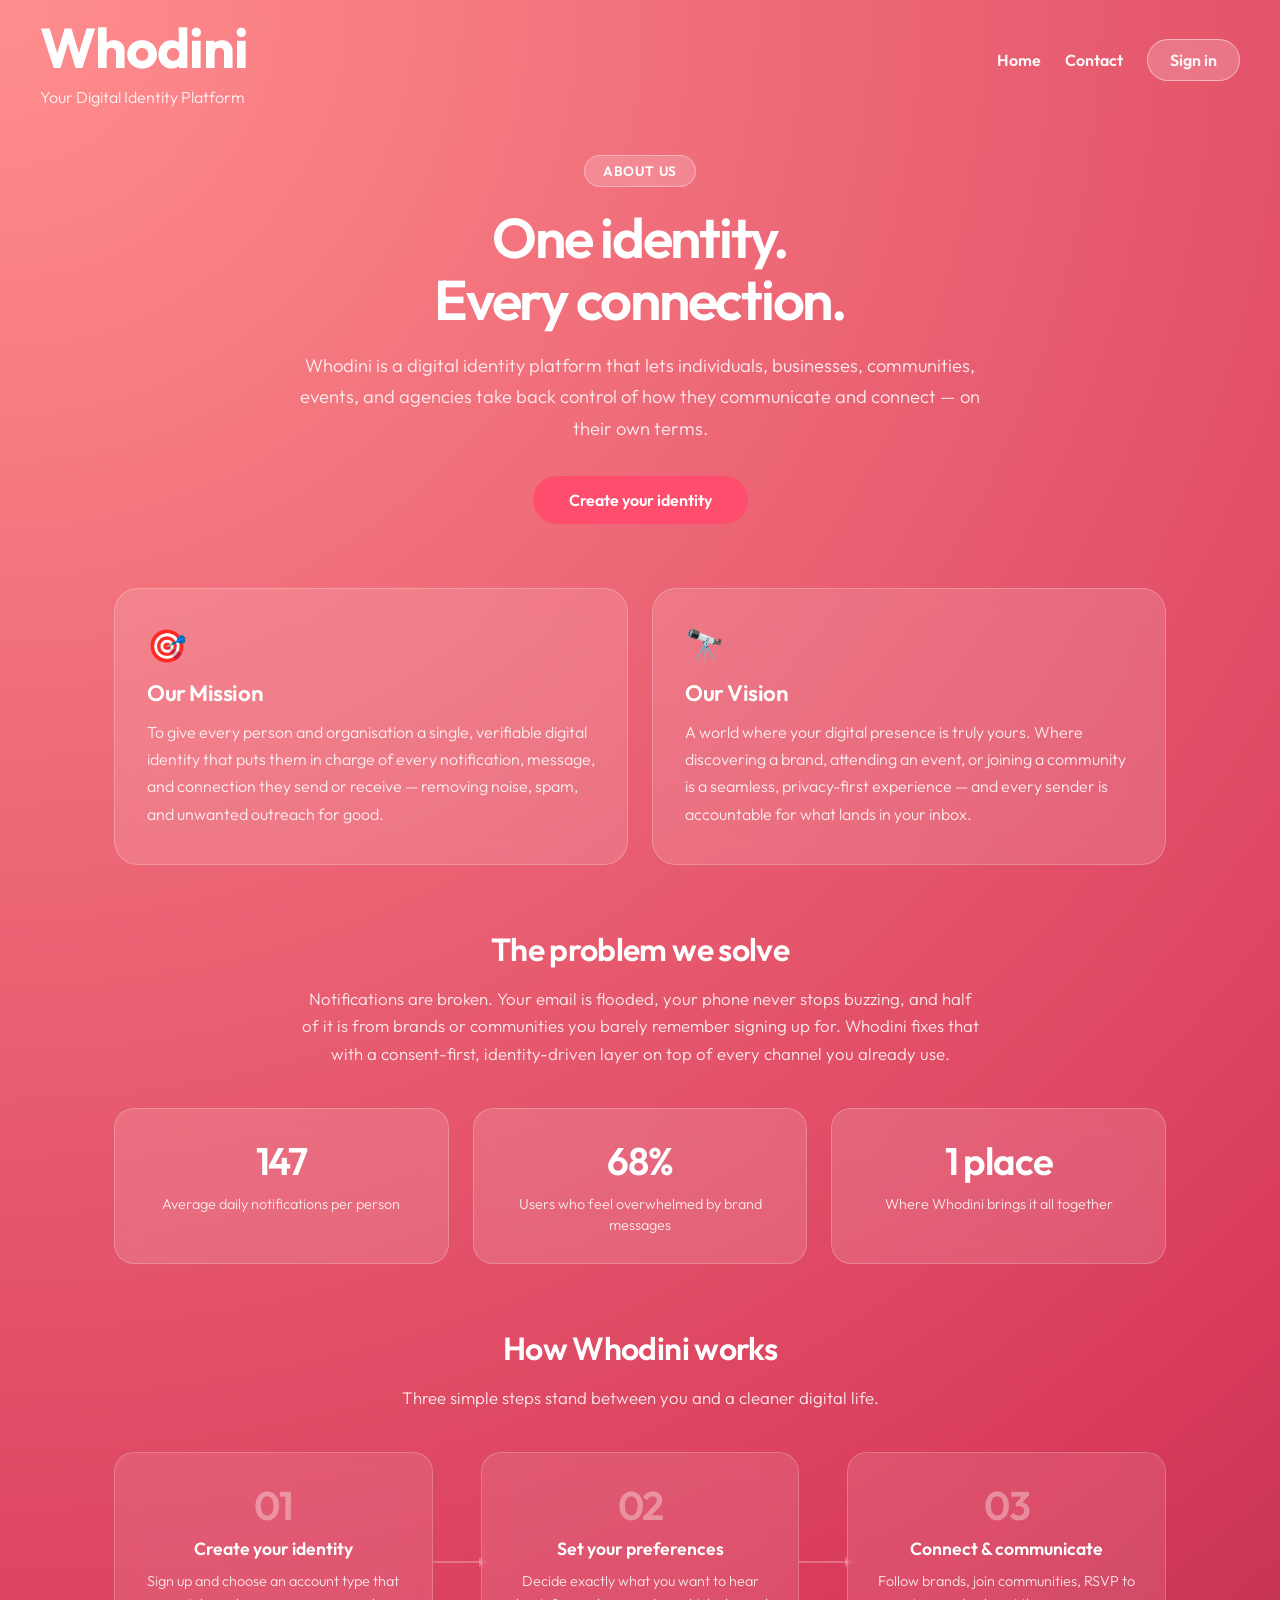
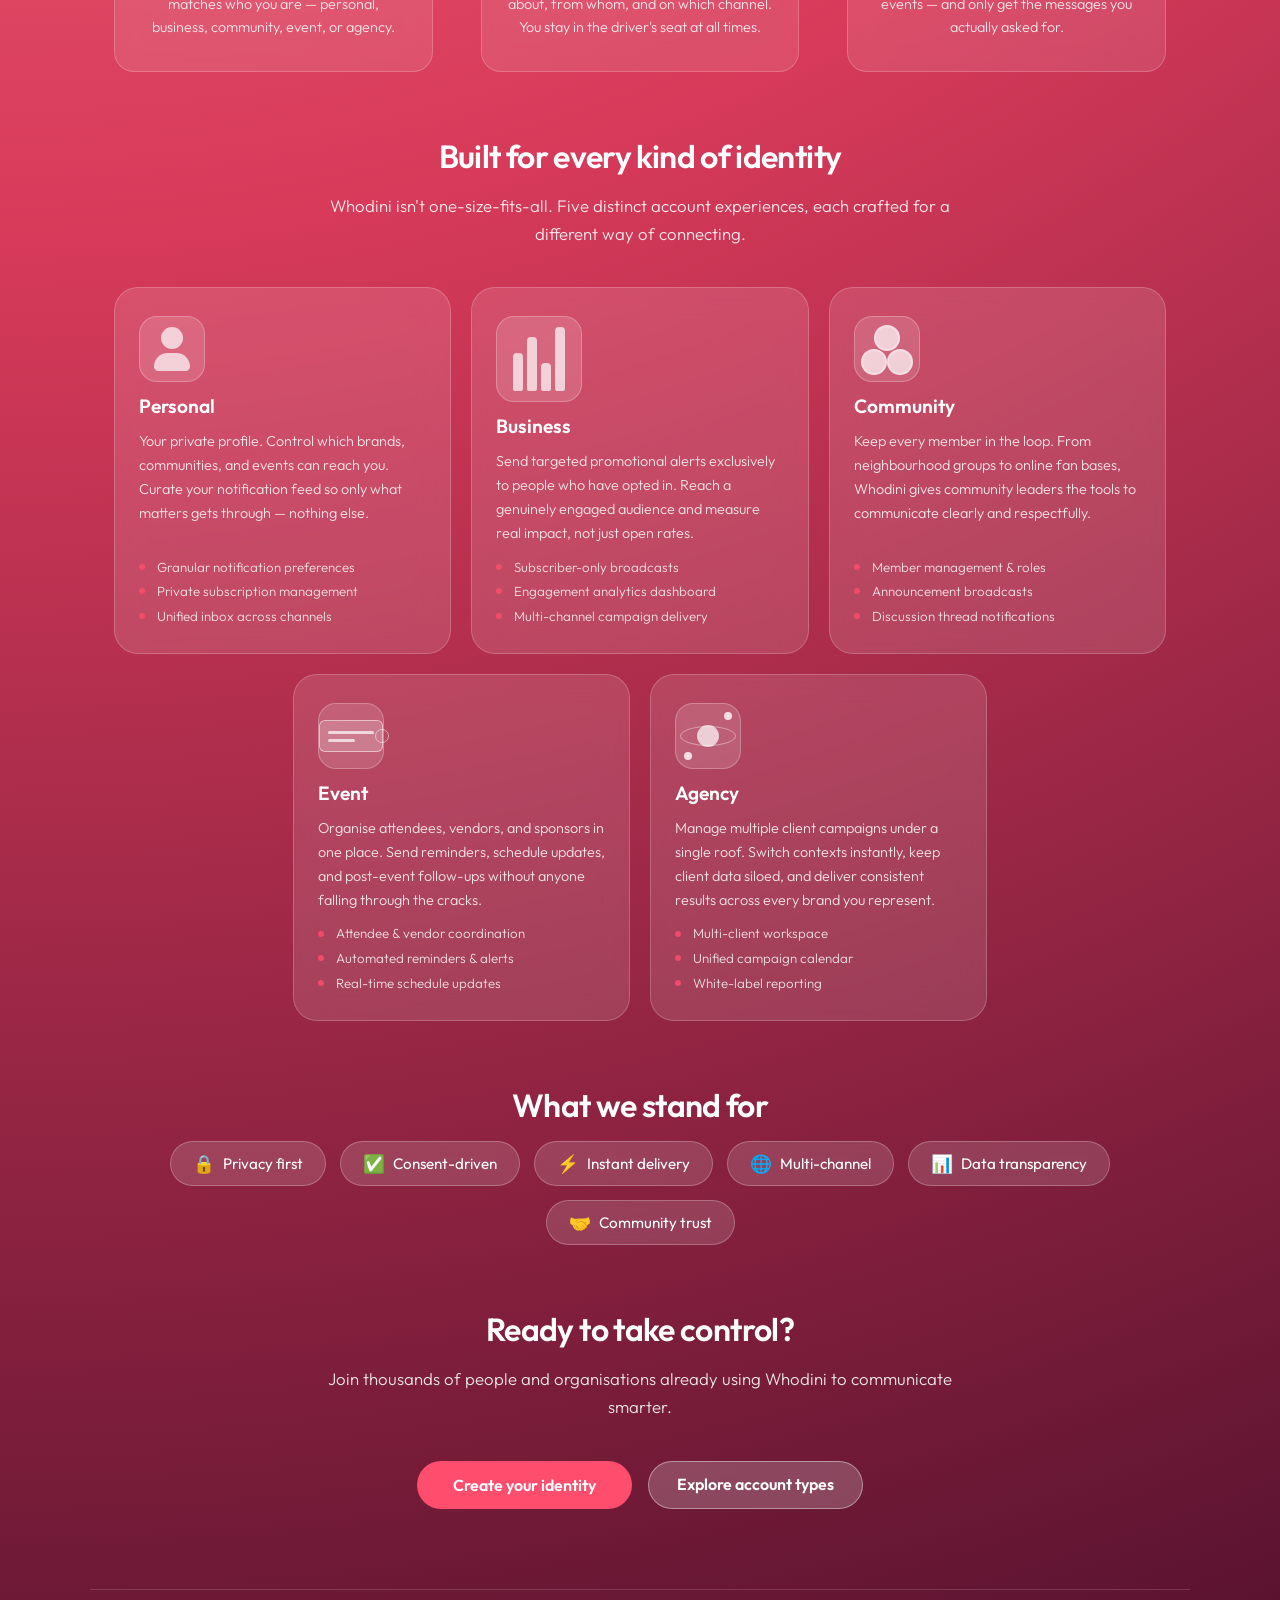
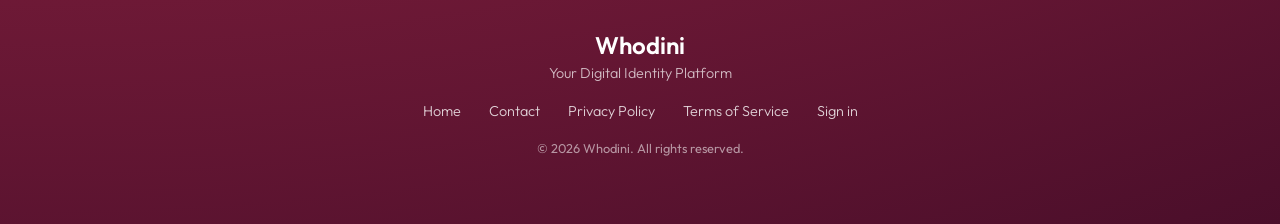
==== commit 84152a97: "Fix responsive design issues" ====
--- a/about/index.html
+++ b/about/index.html
@@ -104,29 +104,35 @@
       <div class="steps-row">
         <div class="step">
           <div class="step-number">01</div>
-          <h4>Create your identity</h4>
-          <p>
-            Sign up and choose an account type that matches who you are —
-            personal, business, community, event, or agency.
-          </p>
+          <div class="step-content">
+            <h4>Create your identity</h4>
+            <p>
+              Sign up and choose an account type that matches who you are —
+              personal, business, community, event, or agency.
+            </p>
+          </div>
         </div>
         <div class="step-connector"></div>
         <div class="step">
           <div class="step-number">02</div>
-          <h4>Set your preferences</h4>
-          <p>
-            Decide exactly what you want to hear about, from whom, and on which
-            channel. You stay in the driver's seat at all times.
-          </p>
+          <div class="step-content">
+            <h4>Set your preferences</h4>
+            <p>
+              Decide exactly what you want to hear about, from whom, and on
+              which channel. You stay in the driver's seat at all times.
+            </p>
+          </div>
         </div>
         <div class="step-connector"></div>
         <div class="step">
           <div class="step-number">03</div>
-          <h4>Connect &amp; communicate</h4>
-          <p>
-            Follow brands, join communities, RSVP to events — and only get the
-            messages you actually asked for.
-          </p>
+          <div class="step-content">
+            <h4>Connect &amp; communicate</h4>
+            <p>
+              Follow brands, join communities, RSVP to events — and only get the
+              messages you actually asked for.
+            </p>
+          </div>
         </div>
       </div>
     </section>
--- a/about/about.css
+++ b/about/about.css
@@ -10,6 +10,16 @@
   padding-bottom: 60px;
   align-items: center;
   box-sizing: border-box;
+  overflow-x: hidden;
+  width: 100%;
+  max-width: 100vw;
+}
+
+.about-hero,
+.about-section,
+.site-footer {
+  box-sizing: border-box;
+  max-width: 100%;
 }
 
 /* ---- Shared section wrapper ---- */
@@ -630,7 +640,22 @@
 /* ================================================
    RESPONSIVE
    ================================================ */
+
+/* ---- Tablet landscape (≤1024px) ---- */
+@media (max-width: 1024px) {
+  .about-hero-title {
+    font-size: 3rem;
+  }
+  .about-section {
+    margin-top: 52px;
+  }
+}
+
+/* ---- Tablet portrait (≤900px) ---- */
 @media (max-width: 900px) {
+  .about-hero-title {
+    font-size: 2.6rem;
+  }
   .types-grid {
     grid-template-columns: repeat(4, 1fr);
   }
@@ -649,30 +674,71 @@
   .types-grid > .type-card:nth-child(5) {
     grid-column: 2 / 4;
   }
-}
-
+  .glass-panel {
+    padding: 28px 24px;
+  }
+  .ti-torso {
+    width: 30px;
+    height: 15px;
+  }
+}
+
+/* ---- Tablet small / large phone (≤768px) ---- */
 @media (max-width: 768px) {
+  .about-hero {
+    padding: 0 20px;
+  }
   .about-hero-title {
     font-size: 2.4rem;
   }
   .about-hero-sub {
     font-size: 1rem;
   }
+  .about-section {
+    margin-top: 44px;
+    padding: 0 20px;
+  }
+  .section-heading {
+    font-size: 1.65rem;
+  }
+  .section-sub {
+    font-size: 0.95rem;
+    margin-bottom: 28px;
+  }
   .two-col {
     grid-template-columns: 1fr;
   }
   .steps-row {
     flex-direction: column;
-    align-items: center;
+    align-items: stretch;
   }
   .step {
     max-width: 100%;
-    width: 100%;
+    padding: 14px 18px;
+    display: flex;
+    flex-direction: row;
+    flex: 1 1 75px;
+    align-items: flex-start;
+    gap: 16px;
+    text-align: left;
+  }
+  .step-number {
+    font-size: 1.8rem;
+    margin-bottom: 0;
+    flex-shrink: 0;
+    min-width: 48px;
+    line-height: 1.2;
+  }
+  .step-content {
+    flex: 1;
+  }
+  .step h4 {
+    margin-bottom: 6px;
   }
   .step-connector {
     width: 2px;
-    height: 32px;
-    margin: 0 auto;
+    height: 20px;
+    margin: 0 0 0 39px;
     align-self: auto;
   }
   .step-connector::after {
@@ -680,31 +746,118 @@
     bottom: -6px;
     right: 50%;
     transform: translateX(50%) rotate(90deg);
-    border-left: 8px solid rgba(255, 255, 255, 0.25);
-    border-top: 5px solid transparent;
-    border-bottom: 5px solid transparent;
-  }
-  .section-heading {
-    font-size: 1.6rem;
-  }
-  .section-sub {
-    font-size: 0.95rem;
-  }
-}
-
+  }
+  .stat-card {
+    padding: 22px 24px;
+  }
+  .stat-num {
+    font-size: 2rem;
+  }
+  .type-card {
+    padding: 22px 18px;
+  }
+  .site-footer {
+    margin-top: 48px;
+    padding: 32px 20px 0;
+  }
+}
+
+/* ---- Mobile (≤600px) ---- */
 @media (max-width: 600px) {
-  .about-section {
-    margin-top: 40px;
-    padding: 0 16px;
-  }
   .about-hero {
     padding: 0 16px;
+    margin-top: 20px;
   }
   .about-hero-title {
-    font-size: 2rem;
-  }
+    font-size: 2.1rem;
+  }
+  .about-hero-sub {
+    font-size: 0.95rem;
+    margin-bottom: 24px;
+  }
+  .about-hero-cta {
+    width: 100%;
+    max-width: 320px;
+    padding: 13px 28px;
+    text-align: center;
+  }
+  .about-section {
+    margin-top: 32px;
+    padding: 0 16px;
+  }
+  .section-heading {
+    font-size: 1.5rem;
+  }
+  .section-sub {
+    font-size: 0.9rem;
+    margin-bottom: 20px;
+  }
+  /* Mission/Vision panels */
+  .glass-panel {
+    padding: 18px 16px;
+    border-radius: 18px;
+  }
+  .glass-panel h3 {
+    font-size: 1.1rem;
+    margin-bottom: 8px;
+  }
+  .glass-panel p {
+    font-size: 0.88rem;
+    line-height: 1.55;
+  }
+  .panel-icon {
+    font-size: 1.6rem;
+    margin-bottom: 10px;
+  }
+  /* Stats */
+  .stats-row {
+    flex-direction: column;
+    align-items: stretch;
+    gap: 8px;
+  }
+  .stat-card {
+    max-width: 100%;
+    min-width: unset;
+    flex: unset;
+    padding: 10px 16px;
+    border-radius: 14px;
+    display: flex;
+    flex-direction: row;
+    align-items: center;
+    gap: 12px;
+    text-align: left;
+  }
+  .stat-num {
+    font-size: 1.5rem;
+    margin-bottom: 0;
+    flex-shrink: 0;
+    min-width: 60px;
+  }
+  .stat-label {
+    font-size: 0.82rem;
+    line-height: 1.35;
+  }
+  /* Steps */
+  .step {
+    padding: 12px 16px;
+    gap: 14px;
+  }
+  .step-number {
+    font-size: 1.8rem;
+    margin-bottom: 0;
+  }
+  .step h4 {
+    font-size: 0.95rem;
+    margin-bottom: 3px;
+  }
+  .step p {
+    font-size: 0.8rem;
+    line-height: 1.35;
+  }
+  /* Types grid */
   .types-grid {
     grid-template-columns: 1fr;
+    gap: 12px;
   }
   .types-grid > .type-card:nth-child(1),
   .types-grid > .type-card:nth-child(2),
@@ -713,14 +866,38 @@
   .types-grid > .type-card:nth-child(5) {
     grid-column: 1 / -1;
   }
-  .stats-row {
-    flex-direction: column;
-    align-items: center;
-  }
-  .stat-card {
-    width: 100%;
-    max-width: 100%;
-  }
+  .type-card {
+    padding: 16px 14px;
+    gap: 8px;
+    border-radius: 18px;
+  }
+  .type-card h4 {
+    font-size: 1.05rem;
+  }
+  .type-card > p {
+    font-size: 0.85rem;
+    line-height: 1.55;
+  }
+  .type-features {
+    gap: 4px;
+  }
+  .type-features li {
+    font-size: 0.8rem;
+  }
+  .type-icon {
+    width: 52px;
+    height: 52px;
+    border-radius: 14px;
+  }
+  /* Values */
+  .values-row {
+    gap: 8px;
+  }
+  .value-pill {
+    padding: 7px 14px;
+    font-size: 0.85rem;
+  }
+  /* CTA */
   .cta-buttons {
     flex-direction: column;
     align-items: center;
@@ -731,11 +908,120 @@
     max-width: 320px;
     text-align: center;
   }
-  .values-row {
-    gap: 10px;
+  .site-footer {
+    margin-top: 36px;
+    padding: 24px 16px 0;
+  }
+}
+
+/* ---- Small phones (≤480px) ---- */
+@media (max-width: 480px) {
+  .about-hero-title {
+    font-size: 1.85rem;
+  }
+  .about-hero-badge {
+    font-size: 0.78rem;
+    padding: 5px 14px;
+  }
+  .section-heading {
+    font-size: 1.3rem;
+  }
+  .step {
+    padding: 10px 14px;
+    gap: 12px;
+  }
+  .step-number {
+    font-size: 1.5rem;
+    margin-bottom: 0;
+    min-width: 40px;
+  }
+  .step h4 {
+    font-size: 0.9rem;
+    margin-bottom: 0;
+  }
+
+  .type-card {
+    padding: 14px 12px;
+    gap: 6px;
+    border-radius: 16px;
+  }
+  .type-card h4 {
+    font-size: 1rem;
+  }
+  .type-card > p {
+    font-size: 0.82rem;
+  }
+  .type-features li {
+    font-size: 0.78rem;
+  }
+  .type-icon {
+    width: 50px;
+    height: 50px;
+    border-radius: 12px;
+  }
+  .glass-panel {
+    padding: 14px 12px;
+  }
+  .glass-panel h3 {
+    font-size: 1rem;
+  }
+  .stat-card {
+    padding: 12px 14px;
+    border-radius: 14px;
+  }
+  .stat-num {
+    font-size: 1.4rem;
+  }
+  .stat-label {
+    font-size: 0.78rem;
+  }
+  .footer-brand {
+    font-size: 1.25rem;
+  }
+  .footer-links {
+    gap: 6px 20px;
+  }
+}
+
+/* ---- Very small phones (≤360px) ---- */
+@media (max-width: 360px) {
+  .about-hero {
+    padding: 0 12px;
+    margin-top: 16px;
+  }
+  .about-hero-title {
+    font-size: 1.65rem;
+  }
+  .about-section {
+    padding: 0 12px;
+    margin-top: 24px;
+  }
+  .glass-panel {
+    padding: 12px 10px;
+    border-radius: 14px;
+  }
+  .type-card {
+    padding: 12px 10px;
+    gap: 6px;
+    border-radius: 14px;
+  }
+  .type-icon {
+    width: 50px;
+    height: 50px;
+    border-radius: 10px;
+  }
+  .stat-card {
+    padding: 10px 12px;
+    border-radius: 12px;
+  }
+  .stat-num {
+    font-size: 1.3rem;
   }
   .value-pill {
-    padding: 8px 16px;
-    font-size: 0.88rem;
-  }
-}
+    padding: 6px 12px;
+    font-size: 0.8rem;
+  }
+  .site-footer {
+    padding: 20px 12px 0;
+  }
+}
